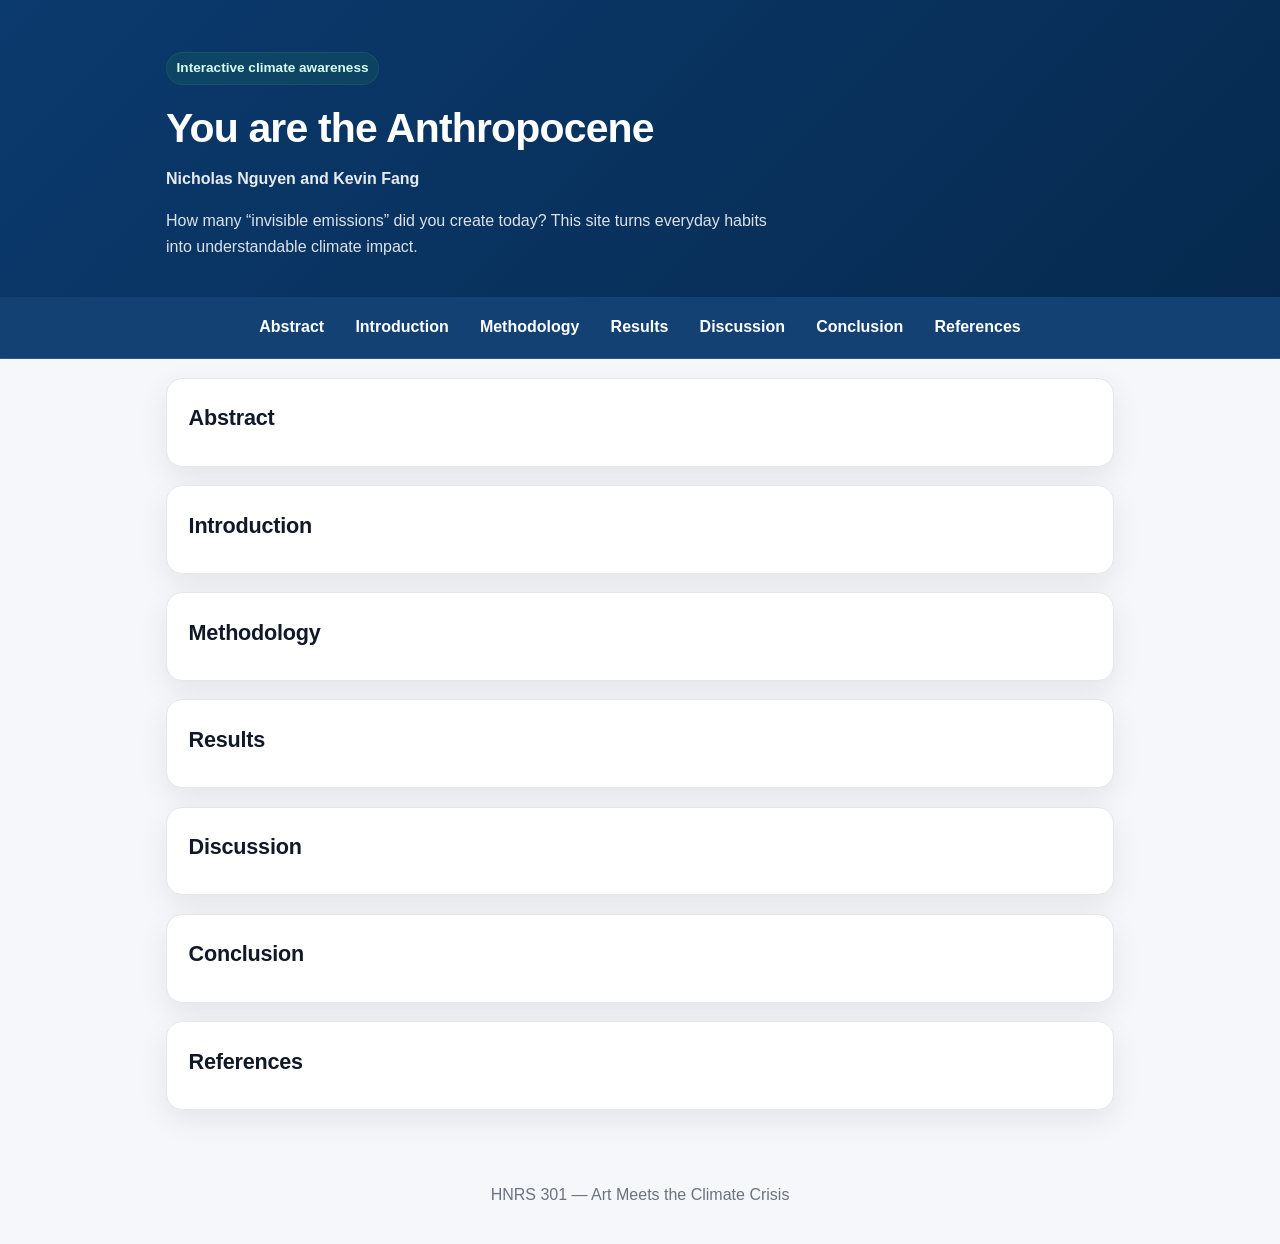
==== index.html @ 539d1afd "Modified index.html and added style.css" ====
<!DOCTYPE html>
<html lang="en">
<head>
  <meta charset="UTF-8" />
  <title>You are the Anthropocene</title>
  <meta name="viewport" content="width=device-width, initial-scale=1.0" />
  <link rel="stylesheet" href="style.css" />
</head>

<body>
  <header class="hero">
    <div class="container">
      <span class="pill">Interactive climate awareness</span>
      <h1>You are the Anthropocene</h1>
      <p class="subhead">Nicholas Nguyen and Kevin Fang</p>
      <p class="lead">
        How many “invisible emissions” did you create today? This site turns everyday habits into understandable climate impact.
      </p>
    </div>
  </header>

  <nav class="topnav">
    <div class="container nav-inner">
      <a href="#abstract">Abstract</a>
      <a href="#introduction">Introduction</a>
      <a href="#methodology">Methodology</a>
      <a href="#results">Results</a>
      <a href="#discussion">Discussion</a>
      <a href="#conclusion">Conclusion</a>
      <a href="#references">References</a>
    </div>
  </nav>

  <main class="container">
    <section class="card" id="abstract">
      <h2>Abstract</h2>
      <p></p>
    </section>

    <section class="card" id="introduction">
      <h2>Introduction</h2>
      <p></p>
    </section>

    <section class="card" id="methodology">
      <h2>Methodology</h2>
      <p></p>
    </section>

    <section class="card" id="results">
      <h2>Results</h2>
      <p></p>
    </section>

    <section class="card" id="discussion">
      <h2>Discussion</h2>
      <p></p>
    </section>

    <section class="card" id="conclusion">
      <h2>Conclusion</h2>
      <p></p>
    </section>

    <section class="card" id="references">
      <h2>References</h2>
      <p></p>
    </section>
  </main>

  <footer class="footer">
    <div class="container">
      <p>HNRS 301 — Art Meets the Climate Crisis</p>
    </div>
  </footer>
</body>
</html>
---- style.css ----
:root{
  --bg: #f5f7fb;
  --card: #ffffff;
  --text: #111827;
  --muted: #6b7280;

  --nav1: #0b3a6e;
  --nav2: #062a4f;

  --accent: #1f7a5c;   /* climate green */
  --border: #e5e7eb;
  --shadow: 0 10px 30px rgba(0,0,0,.08);
  --radius: 16px;
}

*{ box-sizing: border-box; }

html{ scroll-behavior: smooth; }

body{
  margin: 0;
  font-family: Arial, Helvetica, sans-serif;
  line-height: 1.65;
  background: var(--bg);
  color: var(--text);
}

.container{
  max-width: 980px;
  margin: 0 auto;
  padding: 0 1rem;
}

.hero{
  background: linear-gradient(135deg, var(--nav1), var(--nav2));
  color: white;
  padding: 3.25rem 0 2.25rem;
}

.hero h1{
  margin: .6rem 0 .2rem;
  font-size: clamp(2.0rem, 3.2vw, 2.75rem);
  letter-spacing: -0.02em;
}

.subhead{
  margin: 0;
  opacity: .9;
  font-weight: 700;
}

.lead{
  margin: 1rem 0 0;
  max-width: 70ch;
  color: rgba(255,255,255,.86);
}

.pill{
  display: inline-block;
  font-weight: 800;
  font-size: .85rem;
  padding: .28rem .6rem;
  border-radius: 999px;
  background: rgba(31,122,92,.20);
  border: 1px solid rgba(31,122,92,.35);
  color: #d7ffef;
}

.topnav{
  position: sticky;
  top: 0;
  z-index: 50;
  background: rgba(11, 58, 110, .96);
  backdrop-filter: blur(8px);
  border-bottom: 1px solid rgba(255,255,255,.12);
}

.nav-inner{
  padding: .65rem 0;
  display: flex;
  flex-wrap: wrap;
  gap: .4rem .75rem;
  justify-content: center;
}

.topnav a{
  color: white;
  text-decoration: none;
  font-weight: 800;
  padding: .45rem .6rem;
  border-radius: 12px;
}

.topnav a:hover{
  background: rgba(255,255,255,.12);
}

.card{
  background: var(--card);
  border: 1px solid var(--border);
  border-radius: var(--radius);
  box-shadow: var(--shadow);
  padding: 1.35rem 1.35rem;
  margin: 1.15rem 0;
}

.card h2{
  margin: 0 0 .5rem 0;
  font-size: 1.35rem;
  letter-spacing: -0.01em;
}

.card p{
  margin: 0;
  color: var(--text);
}

.footer{
  margin-top: 2.25rem;
  padding: 1.25rem 0;
  color: var(--muted);
  text-align: center;
}

@media (max-width: 700px){
  .hero{ padding: 2.5rem 0 1.75rem; }
  .nav-inner{ justify-content: flex-start; }
}
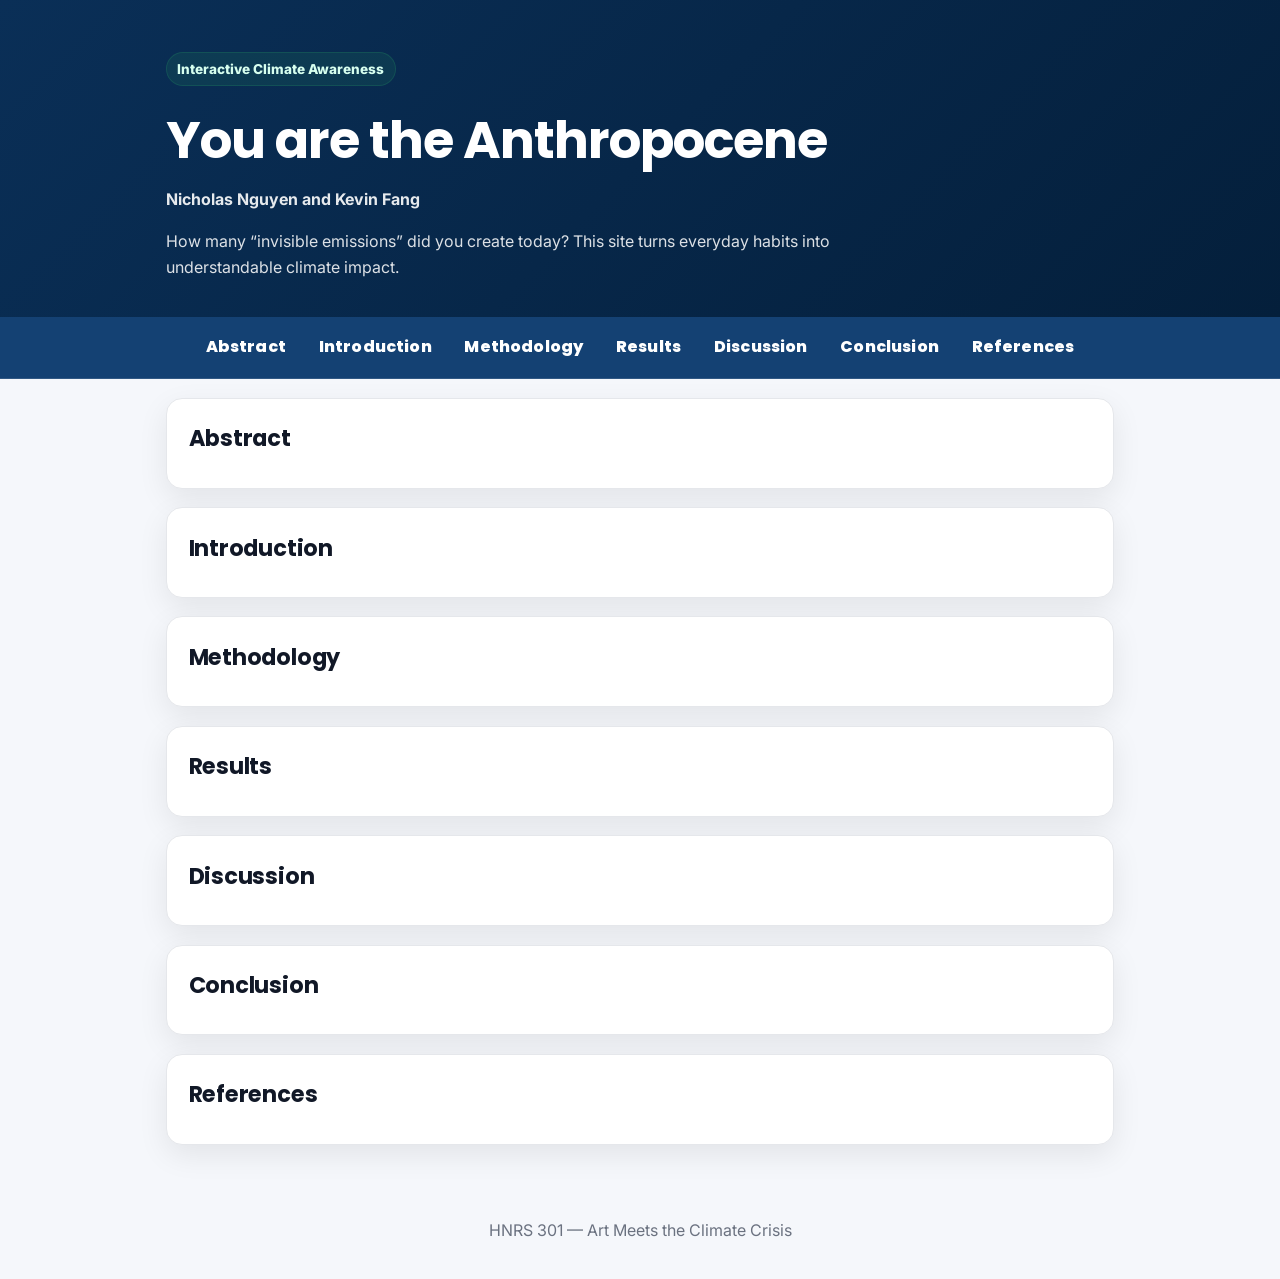
==== commit 7dd8f8e9: "Modified pages" ====
--- a/index.html
+++ b/index.html
@@ -4,13 +4,14 @@
   <meta charset="UTF-8" />
   <title>You are the Anthropocene</title>
   <meta name="viewport" content="width=device-width, initial-scale=1.0" />
+  <link href="https://fonts.googleapis.com/css2?family=Inter:wght@400;600;700&family=Poppins:wght@500;700&display=swap" rel="stylesheet">
   <link rel="stylesheet" href="style.css" />
 </head>
 
 <body>
   <header class="hero">
     <div class="container">
-      <span class="pill">Interactive climate awareness</span>
+      <span class="pill">Interactive Climate Awareness</span>
       <h1>You are the Anthropocene</h1>
       <p class="subhead">Nicholas Nguyen and Kevin Fang</p>
       <p class="lead">
@@ -21,13 +22,13 @@
 
   <nav class="topnav">
     <div class="container nav-inner">
-      <a href="#abstract">Abstract</a>
-      <a href="#introduction">Introduction</a>
-      <a href="#methodology">Methodology</a>
-      <a href="#results">Results</a>
-      <a href="#discussion">Discussion</a>
-      <a href="#conclusion">Conclusion</a>
-      <a href="#references">References</a>
+        <a href="pages/abstract.html">Abstract</a>
+        <a href="pages/introduction.html">Introduction</a>
+        <a href="pages/methodology.html">Methodology</a>
+        <a href="pages/results.html">Results</a>
+        <a href="pages/discussion.html">Discussion</a>
+        <a href="pages/conclusion.html">Conclusion</a>
+        <a href="pages/references.html">References</a>
     </div>
   </nav>
 
--- a/style.css
+++ b/style.css
@@ -4,10 +4,10 @@
   --text: #111827;
   --muted: #6b7280;
 
-  --nav1: #0b3a6e;
-  --nav2: #062a4f;
+  --nav1: #0a2f57;
+  --nav2: #041f3b;
 
-  --accent: #1f7a5c;   /* climate green */
+  --accent: #1f7a5c;          /* climate green */
   --border: #e5e7eb;
   --shadow: 0 10px 30px rgba(0,0,0,.08);
   --radius: 16px;
@@ -19,7 +19,7 @@
 
 body{
   margin: 0;
-  font-family: Arial, Helvetica, sans-serif;
+  font-family: 'Inter', sans-serif;
   line-height: 1.65;
   background: var(--bg);
   color: var(--text);
@@ -38,9 +38,10 @@
 }
 
 .hero h1{
-  margin: .6rem 0 .2rem;
-  font-size: clamp(2.0rem, 3.2vw, 2.75rem);
+  margin: .75rem 0 .2rem;
+  font-size: clamp(2.4rem, 4vw, 3.2rem);
   letter-spacing: -0.02em;
+  font-family: 'Poppins', sans-serif;
 }
 
 .subhead{
@@ -51,7 +52,7 @@
 
 .lead{
   margin: 1rem 0 0;
-  max-width: 70ch;
+  max-width: 72ch;
   color: rgba(255,255,255,.86);
 }
 
@@ -59,7 +60,7 @@
   display: inline-block;
   font-weight: 800;
   font-size: .85rem;
-  padding: .28rem .6rem;
+  padding: .3rem .65rem;
   border-radius: 999px;
   background: rgba(31,122,92,.20);
   border: 1px solid rgba(31,122,92,.35);
@@ -87,8 +88,10 @@
   color: white;
   text-decoration: none;
   font-weight: 800;
-  padding: .45rem .6rem;
+  padding: .45rem .65rem;
   border-radius: 12px;
+  font-family: 'Poppins', sans-serif;
+  letter-spacing: 0.01em;
 }
 
 .topnav a:hover{
@@ -105,9 +108,10 @@
 }
 
 .card h2{
-  margin: 0 0 .5rem 0;
-  font-size: 1.35rem;
+  margin: 0 0 .55rem 0;
+  font-size: 1.4rem;
   letter-spacing: -0.01em;
+  font-family: 'Poppins', sans-serif;
 }
 
 .card p{
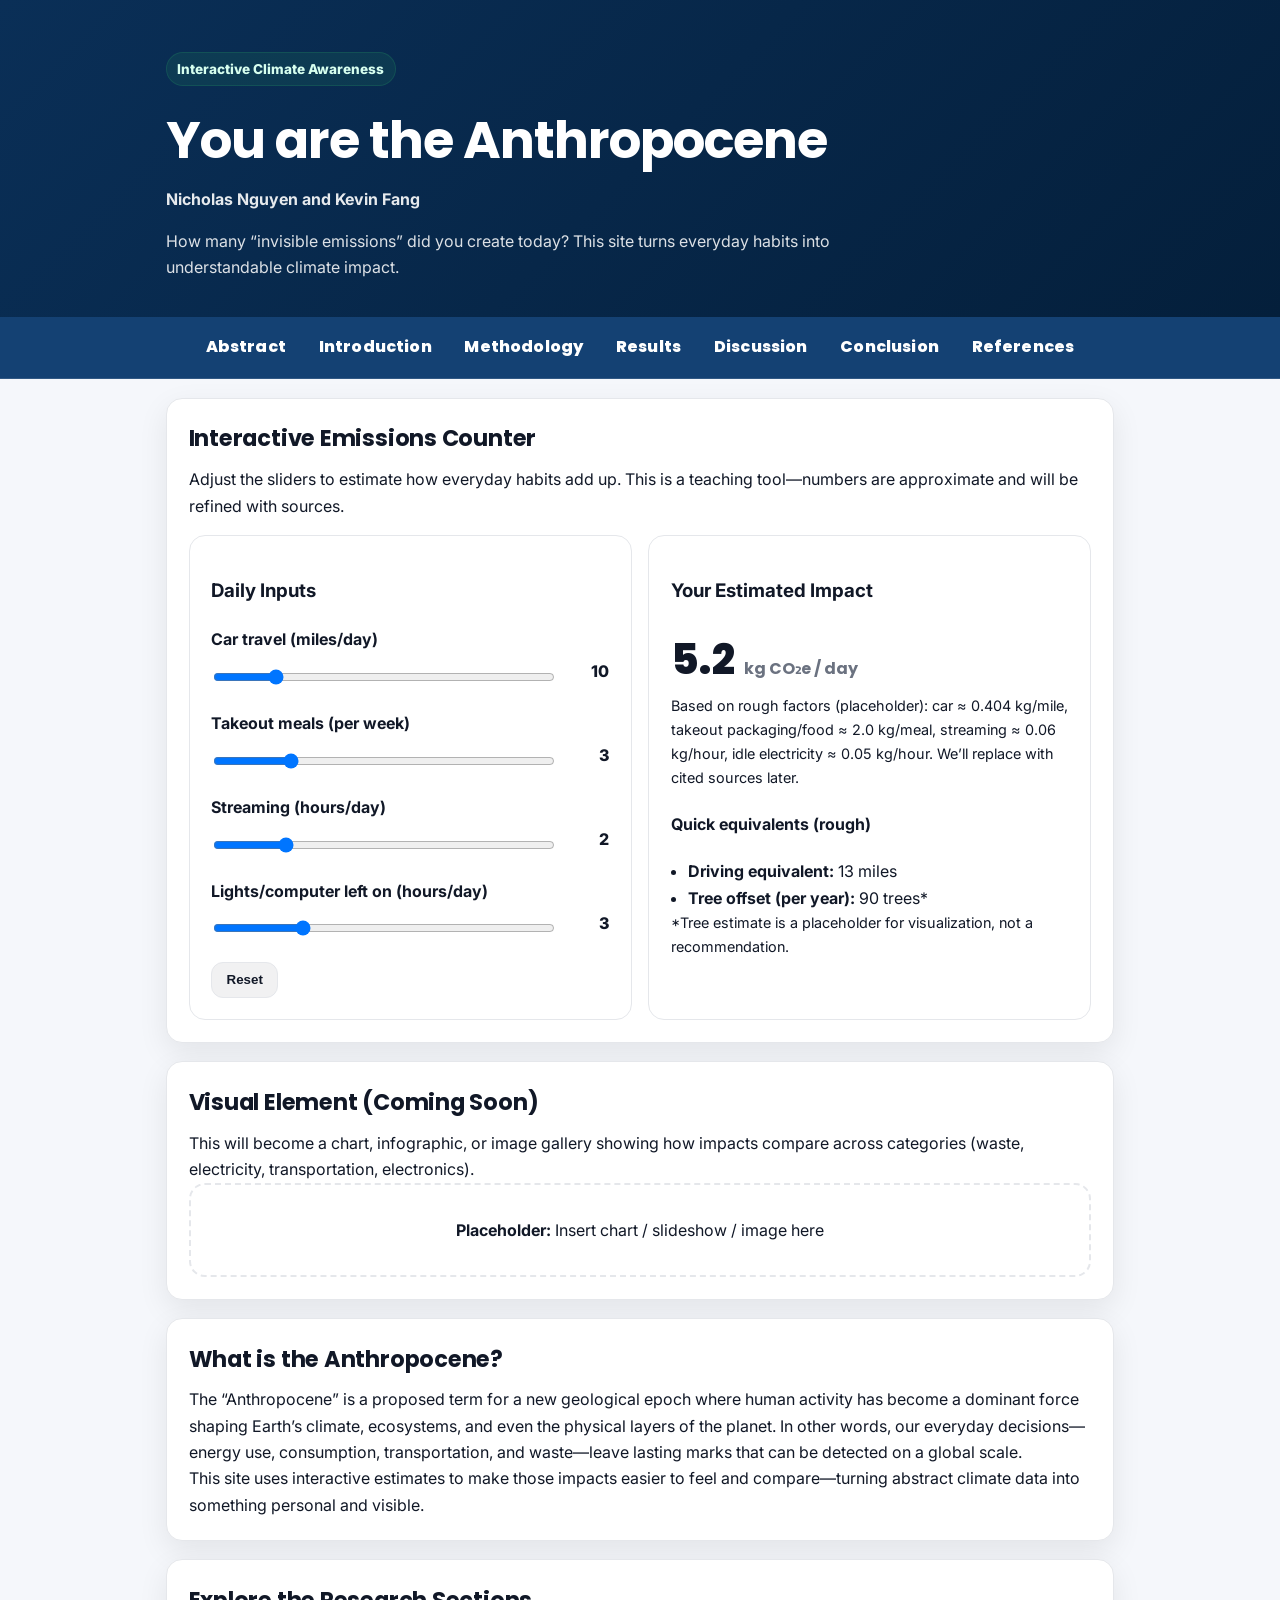
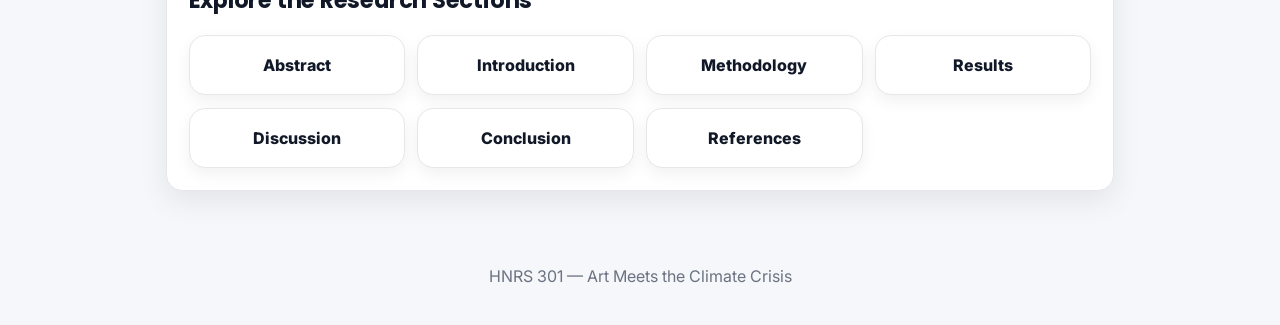
==== commit 1aad0b67: "Modified index.html and style.css" ====
--- a/index.html
+++ b/index.html
@@ -33,41 +33,198 @@
   </nav>
 
   <main class="container">
-    <section class="card" id="abstract">
-      <h2>Abstract</h2>
-      <p></p>
-    </section>
-
-    <section class="card" id="introduction">
-      <h2>Introduction</h2>
-      <p></p>
-    </section>
-
-    <section class="card" id="methodology">
-      <h2>Methodology</h2>
-      <p></p>
-    </section>
-
-    <section class="card" id="results">
-      <h2>Results</h2>
-      <p></p>
-    </section>
-
-    <section class="card" id="discussion">
-      <h2>Discussion</h2>
-      <p></p>
-    </section>
-
-    <section class="card" id="conclusion">
-      <h2>Conclusion</h2>
-      <p></p>
-    </section>
-
-    <section class="card" id="references">
-      <h2>References</h2>
-      <p></p>
-    </section>
+
+    <!-- INTERACTIVE EMISSIONS COUNTER -->
+    <section class="card">
+        <h2>Interactive Emissions Counter</h2>
+        <p class="muted">
+        Adjust the sliders to estimate how everyday habits add up. This is a teaching tool—numbers are approximate and will be refined with sources.
+        </p>
+
+        <div class="grid2">
+        <div class="card inner">
+            <h3>Daily Inputs</h3>
+
+            <label class="field">
+            <span>Car travel (miles/day)</span>
+            <div class="row">
+                <input id="miles" type="range" min="0" max="60" value="10">
+                <span class="val"><span id="milesVal">10</span></span>
+            </div>
+            </label>
+
+            <label class="field">
+            <span>Takeout meals (per week)</span>
+            <div class="row">
+                <input id="takeout" type="range" min="0" max="14" value="3">
+                <span class="val"><span id="takeoutVal">3</span></span>
+            </div>
+            </label>
+
+            <label class="field">
+            <span>Streaming (hours/day)</span>
+            <div class="row">
+                <input id="stream" type="range" min="0" max="10" value="2">
+                <span class="val"><span id="streamVal">2</span></span>
+            </div>
+            </label>
+
+            <label class="field">
+            <span>Lights/computer left on (hours/day)</span>
+            <div class="row">
+                <input id="idle" type="range" min="0" max="12" value="3">
+                <span class="val"><span id="idleVal">3</span></span>
+            </div>
+            </label>
+
+            <button id="resetBtn" class="btn secondary" type="button">Reset</button>
+        </div>
+
+        <div class="card inner">
+            <h3>Your Estimated Impact</h3>
+
+            <div class="bigNumber">
+            <div class="big">
+                <span id="co2Total">0.0</span>
+                <span class="unit">kg CO₂e / day</span>
+            </div>
+            <p class="muted small">
+                Based on rough factors (placeholder): car ≈ 0.404 kg/mile, takeout packaging/food ≈ 2.0 kg/meal, streaming ≈ 0.06 kg/hour,
+                idle electricity ≈ 0.05 kg/hour. We’ll replace with cited sources later.
+            </p>
+            </div>
+
+            <div class="equivalents">
+            <h4>Quick equivalents (rough)</h4>
+            <ul>
+                <li><strong>Driving equivalent:</strong> <span id="eqMiles">0</span> miles</li>
+                <li><strong>Tree offset (per year):</strong> <span id="eqTrees">0</span> trees*</li>
+            </ul>
+            <p class="muted small">*Tree estimate is a placeholder for visualization, not a recommendation.</p>
+            </div>
+        </div>
+        </div>
+    </section>
+
+    <!-- VISUAL PLACEHOLDER -->
+    <section class="card">
+        <h2>Visual Element (Coming Soon)</h2>
+        <p class="muted">
+        This will become a chart, infographic, or image gallery showing how impacts compare across categories (waste, electricity, transportation, electronics).
+        </p>
+        <div class="placeholder">
+        <p><strong>Placeholder:</strong> Insert chart / slideshow / image here</p>
+        </div>
+    </section>
+
+    <!-- WHAT IS THE ANTHROPOCENE -->
+    <section class="card">
+        <h2>What is the Anthropocene?</h2>
+        <p>
+        The “Anthropocene” is a proposed term for a new geological epoch where human activity has become a dominant force shaping Earth’s climate, ecosystems,
+        and even the physical layers of the planet. In other words, our everyday decisions—energy use, consumption, transportation, and waste—leave lasting marks
+        that can be detected on a global scale.
+        </p>
+        <p class="muted">
+        This site uses interactive estimates to make those impacts easier to feel and compare—turning abstract climate data into something personal and visible.
+        </p>
+    </section>
+
+    <!-- EXPLORE RESEARCH SECTIONS -->
+    <section class="card">
+        <h2>Explore the Research Sections</h2>
+        <div class="linkGrid">
+        <a class="linkCard" href="pages/abstract.html">Abstract</a>
+        <a class="linkCard" href="pages/introduction.html">Introduction</a>
+        <a class="linkCard" href="pages/methodology.html">Methodology</a>
+        <a class="linkCard" href="pages/results.html">Results</a>
+        <a class="linkCard" href="pages/discussion.html">Discussion</a>
+        <a class="linkCard" href="pages/conclusion.html">Conclusion</a>
+        <a class="linkCard" href="pages/references.html">References</a>
+        </div>
+    </section>
+
   </main>
+
+  <script>
+  // --- Simple, placeholder factors (we'll replace with sourced values later) ---
+  const FACTORS = {
+    carKgPerMile: 0.404,      // kg CO2e per mile (placeholder)
+    takeoutKgPerMeal: 2.0,    // kg CO2e per takeout meal (placeholder)
+    streamKgPerHour: 0.06,    // kg CO2e per hour streaming (placeholder)
+    idleKgPerHour: 0.05       // kg CO2e per hour idle electricity (placeholder)
+  };
+
+  const els = {
+    miles: document.getElementById('miles'),
+    takeout: document.getElementById('takeout'),
+    stream: document.getElementById('stream'),
+    idle: document.getElementById('idle'),
+
+    milesVal: document.getElementById('milesVal'),
+    takeoutVal: document.getElementById('takeoutVal'),
+    streamVal: document.getElementById('streamVal'),
+    idleVal: document.getElementById('idleVal'),
+
+    co2Total: document.getElementById('co2Total'),
+    eqMiles: document.getElementById('eqMiles'),
+    eqTrees: document.getElementById('eqTrees'),
+
+    resetBtn: document.getElementById('resetBtn')
+  };
+
+  function clamp(n, lo, hi){ return Math.max(lo, Math.min(hi, n)); }
+
+  function compute(){
+    const miles = Number(els.miles.value);
+    const takeoutWeek = Number(els.takeout.value);
+    const stream = Number(els.stream.value);
+    const idle = Number(els.idle.value);
+
+    // display slider values
+    els.milesVal.textContent = miles;
+    els.takeoutVal.textContent = takeoutWeek;
+    els.streamVal.textContent = stream;
+    els.idleVal.textContent = idle;
+
+    // convert weekly takeout -> per-day
+    const takeoutPerDay = takeoutWeek / 7;
+
+    const total =
+      miles * FACTORS.carKgPerMile +
+      takeoutPerDay * FACTORS.takeoutKgPerMeal +
+      stream * FACTORS.streamKgPerHour +
+      idle * FACTORS.idleKgPerHour;
+
+    const rounded = Math.round(total * 10) / 10;
+    els.co2Total.textContent = rounded.toFixed(1);
+
+    // equivalents (rough visuals)
+    const drivingEqMiles = Math.round(total / FACTORS.carKgPerMile);
+    els.eqMiles.textContent = drivingEqMiles;
+
+    // tree offset: placeholder assumption 1 tree offsets ~21 kg CO2/year (very rough)
+    const trees = Math.round((total * 365) / 21);
+    els.eqTrees.textContent = clamp(trees, 0, 9999);
+  }
+
+  ['input','change'].forEach(evt => {
+    els.miles.addEventListener(evt, compute);
+    els.takeout.addEventListener(evt, compute);
+    els.stream.addEventListener(evt, compute);
+    els.idle.addEventListener(evt, compute);
+  });
+
+  els.resetBtn.addEventListener('click', () => {
+    els.miles.value = 10;
+    els.takeout.value = 3;
+    els.stream.value = 2;
+    els.idle.value = 3;
+    compute();
+  });
+
+  compute();
+  </script>
 
   <footer class="footer">
     <div class="container">
--- a/style.css
+++ b/style.css
@@ -129,4 +129,129 @@
 @media (max-width: 700px){
   .hero{ padding: 2.5rem 0 1.75rem; }
   .nav-inner{ justify-content: flex-start; }
+}
+
+/* --- Homepage interactive layout additions --- */
+
+.muted{ color: var(--muted); }
+.small{ font-size: .9rem; }
+
+.grid2{
+  display: grid;
+  grid-template-columns: 1fr 1fr;
+  gap: 1rem;
+  margin-top: 1rem;
+}
+
+.inner{
+  box-shadow: none;
+  margin: 0;
+}
+
+.field{
+  display: block;
+  margin: .9rem 0;
+  font-weight: 700;
+}
+
+.field span{
+  display: block;
+  margin-bottom: .35rem;
+}
+
+.row{
+  display: flex;
+  gap: .75rem;
+  align-items: center;
+}
+
+input[type="range"]{
+  width: 100%;
+}
+
+.val{
+  min-width: 2.5rem;
+  text-align: right;
+  font-weight: 800;
+  color: var(--text);
+}
+
+.btn{
+  display: inline-block;
+  border: none;
+  cursor: pointer;
+  font-weight: 800;
+  padding: .6rem .9rem;
+  border-radius: 12px;
+}
+
+.btn.secondary{
+  background: rgba(17,24,39,.06);
+  color: var(--text);
+  border: 1px solid var(--border);
+}
+
+.btn.secondary:hover{
+  background: rgba(17,24,39,.09);
+}
+
+.bigNumber .big{
+  display: flex;
+  align-items: baseline;
+  gap: .6rem;
+  font-family: 'Poppins', sans-serif;
+  margin-top: .25rem;
+}
+
+.bigNumber #co2Total{
+  font-size: 2.6rem;
+  font-weight: 800;
+}
+
+.unit{
+  color: var(--muted);
+  font-weight: 700;
+}
+
+.equivalents ul{
+  margin: .5rem 0 0;
+  padding-left: 1.1rem;
+}
+
+.placeholder{
+  border: 2px dashed var(--border);
+  border-radius: var(--radius);
+  padding: 2rem;
+  text-align: center;
+  color: var(--muted);
+  background: rgba(255,255,255,.6);
+}
+
+.linkGrid{
+  display: grid;
+  grid-template-columns: repeat(4, 1fr);
+  gap: .8rem;
+  margin-top: 1rem;
+}
+
+.linkCard{
+  display: block;
+  text-decoration: none;
+  font-weight: 800;
+  text-align: center;
+  padding: 1rem .75rem;
+  border-radius: var(--radius);
+  border: 1px solid var(--border);
+  background: #fff;
+  color: var(--text);
+  box-shadow: 0 6px 16px rgba(0,0,0,.06);
+}
+
+.linkCard:hover{
+  transform: translateY(-2px);
+}
+
+@media (max-width: 900px){
+  .grid2{ grid-template-columns: 1fr; }
+  .linkGrid{ grid-template-columns: repeat(2, 1fr); }
 }
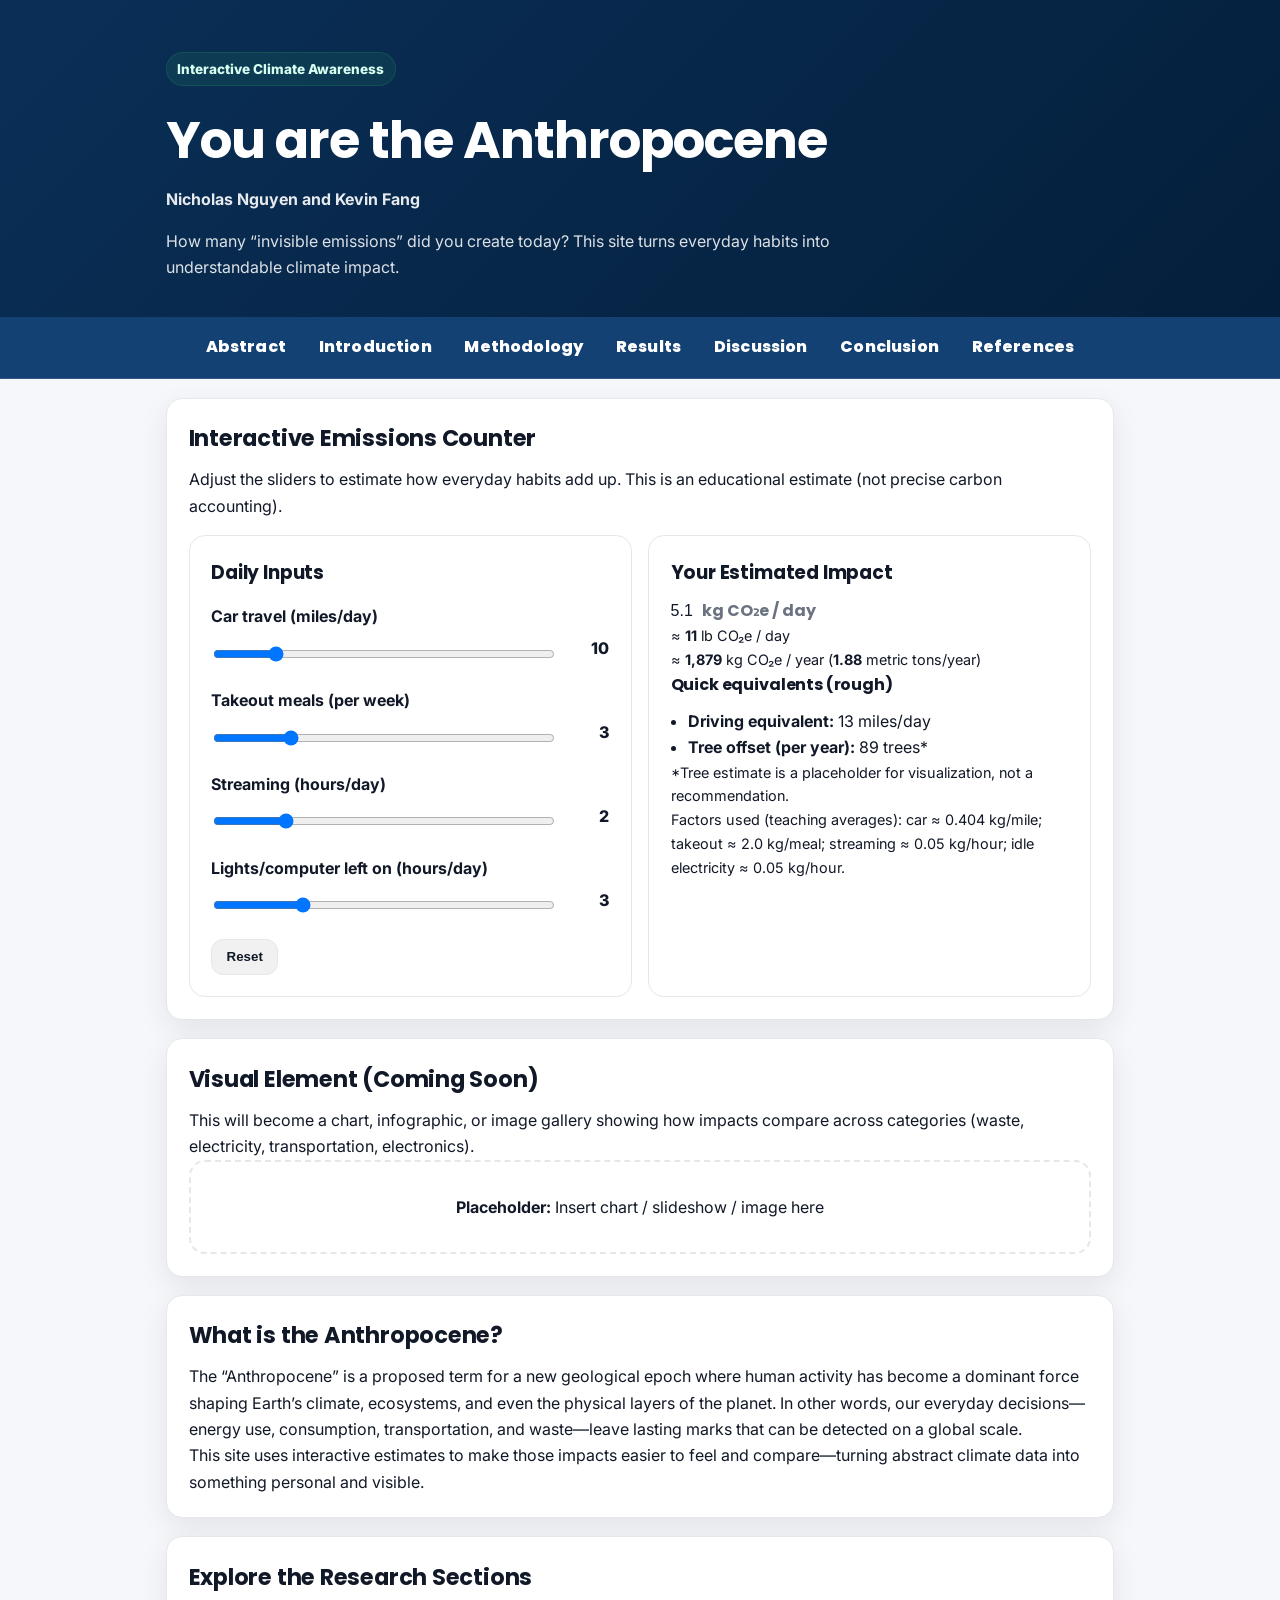
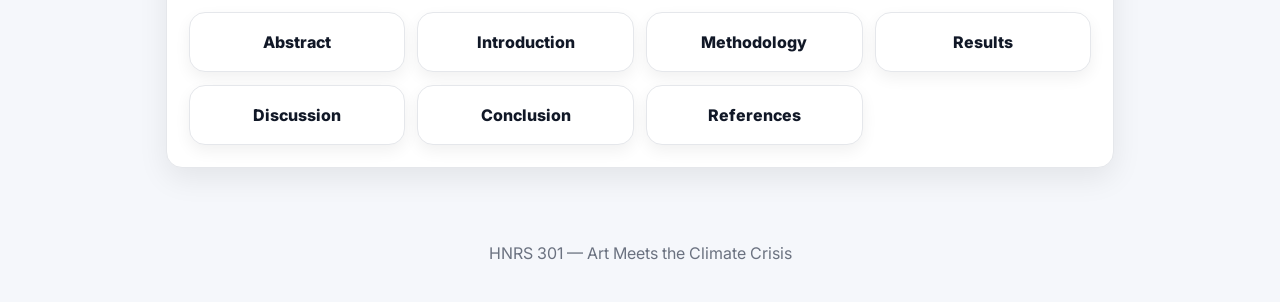
==== commit 43fb63b3: "Modified pages" ====
--- a/index.html
+++ b/index.html
@@ -22,118 +22,127 @@
 
   <nav class="topnav">
     <div class="container nav-inner">
-        <a href="pages/abstract.html">Abstract</a>
-        <a href="pages/introduction.html">Introduction</a>
-        <a href="pages/methodology.html">Methodology</a>
-        <a href="pages/results.html">Results</a>
-        <a href="pages/discussion.html">Discussion</a>
-        <a href="pages/conclusion.html">Conclusion</a>
-        <a href="pages/references.html">References</a>
+      <a href="pages/abstract.html">Abstract</a>
+      <a href="pages/introduction.html">Introduction</a>
+      <a href="pages/methodology.html">Methodology</a>
+      <a href="pages/results.html">Results</a>
+      <a href="pages/discussion.html">Discussion</a>
+      <a href="pages/conclusion.html">Conclusion</a>
+      <a href="pages/references.html">References</a>
     </div>
   </nav>
 
   <main class="container">
 
     <!-- INTERACTIVE EMISSIONS COUNTER -->
-    <section class="card">
-        <h2>Interactive Emissions Counter</h2>
-        <p class="muted">
-        Adjust the sliders to estimate how everyday habits add up. This is a teaching tool—numbers are approximate and will be refined with sources.
-        </p>
-
-        <div class="grid2">
+    <section class="card" id="calculator">
+      <h2>Interactive Emissions Counter</h2>
+      <p class="muted">
+        Adjust the sliders to estimate how everyday habits add up. This is an educational estimate (not precise carbon accounting).
+      </p>
+
+      <div class="grid2">
         <div class="card inner">
-            <h3>Daily Inputs</h3>
-
-            <label class="field">
+          <h3>Daily Inputs</h3>
+
+          <label class="field">
             <span>Car travel (miles/day)</span>
             <div class="row">
-                <input id="miles" type="range" min="0" max="60" value="10">
-                <span class="val"><span id="milesVal">10</span></span>
-            </div>
-            </label>
-
-            <label class="field">
+              <input id="miles" type="range" min="0" max="60" value="10" />
+              <span class="val"><span id="milesVal">10</span></span>
+            </div>
+          </label>
+
+          <label class="field">
             <span>Takeout meals (per week)</span>
             <div class="row">
-                <input id="takeout" type="range" min="0" max="14" value="3">
-                <span class="val"><span id="takeoutVal">3</span></span>
-            </div>
-            </label>
-
-            <label class="field">
+              <input id="takeout" type="range" min="0" max="14" value="3" />
+              <span class="val"><span id="takeoutVal">3</span></span>
+            </div>
+          </label>
+
+          <label class="field">
             <span>Streaming (hours/day)</span>
             <div class="row">
-                <input id="stream" type="range" min="0" max="10" value="2">
-                <span class="val"><span id="streamVal">2</span></span>
-            </div>
-            </label>
-
-            <label class="field">
+              <input id="stream" type="range" min="0" max="10" value="2" />
+              <span class="val"><span id="streamVal">2</span></span>
+            </div>
+          </label>
+
+          <label class="field">
             <span>Lights/computer left on (hours/day)</span>
             <div class="row">
-                <input id="idle" type="range" min="0" max="12" value="3">
-                <span class="val"><span id="idleVal">3</span></span>
-            </div>
-            </label>
-
-            <button id="resetBtn" class="btn secondary" type="button">Reset</button>
+              <input id="idle" type="range" min="0" max="12" value="3" />
+              <span class="val"><span id="idleVal">3</span></span>
+            </div>
+          </label>
+
+          <button id="resetBtn" class="btn secondary" type="button">Reset</button>
         </div>
 
         <div class="card inner">
-            <h3>Your Estimated Impact</h3>
-
-            <div class="bigNumber">
+          <h3>Your Estimated Impact</h3>
+
+          <div class="bigNumber">
             <div class="big">
-                <span id="co2Total">0.0</span>
-                <span class="unit">kg CO₂e / day</span>
-            </div>
+              <span id="co2KgDay">0.0</span>
+              <span class="unit">kg CO₂e / day</span>
+            </div>
+
             <p class="muted small">
-                Based on rough factors (placeholder): car ≈ 0.404 kg/mile, takeout packaging/food ≈ 2.0 kg/meal, streaming ≈ 0.06 kg/hour,
-                idle electricity ≈ 0.05 kg/hour. We’ll replace with cited sources later.
+              ≈ <strong><span id="co2LbDay">0</span></strong> lb CO₂e / day
             </p>
-            </div>
-
-            <div class="equivalents">
+
+            <p class="muted small">
+              ≈ <strong><span id="co2KgYear">0</span></strong> kg CO₂e / year
+              (<strong><span id="co2TonsYear">0.00</span></strong> metric tons/year)
+            </p>
+          </div>
+
+          <div class="equivalents">
             <h4>Quick equivalents (rough)</h4>
             <ul>
-                <li><strong>Driving equivalent:</strong> <span id="eqMiles">0</span> miles</li>
-                <li><strong>Tree offset (per year):</strong> <span id="eqTrees">0</span> trees*</li>
+              <li><strong>Driving equivalent:</strong> <span id="eqMiles">0</span> miles/day</li>
+              <li><strong>Tree offset (per year):</strong> <span id="eqTrees">0</span> trees*</li>
             </ul>
             <p class="muted small">*Tree estimate is a placeholder for visualization, not a recommendation.</p>
-            </div>
+          </div>
+
+          <p class="muted small">
+            Factors used (teaching averages): car ≈ 0.404 kg/mile; takeout ≈ 2.0 kg/meal; streaming ≈ 0.05 kg/hour; idle electricity ≈ 0.05 kg/hour.
+          </p>
         </div>
-        </div>
+      </div>
     </section>
 
     <!-- VISUAL PLACEHOLDER -->
     <section class="card">
-        <h2>Visual Element (Coming Soon)</h2>
-        <p class="muted">
+      <h2>Visual Element (Coming Soon)</h2>
+      <p class="muted">
         This will become a chart, infographic, or image gallery showing how impacts compare across categories (waste, electricity, transportation, electronics).
-        </p>
-        <div class="placeholder">
+      </p>
+      <div class="placeholder">
         <p><strong>Placeholder:</strong> Insert chart / slideshow / image here</p>
-        </div>
+      </div>
     </section>
 
     <!-- WHAT IS THE ANTHROPOCENE -->
     <section class="card">
-        <h2>What is the Anthropocene?</h2>
-        <p>
+      <h2>What is the Anthropocene?</h2>
+      <p>
         The “Anthropocene” is a proposed term for a new geological epoch where human activity has become a dominant force shaping Earth’s climate, ecosystems,
         and even the physical layers of the planet. In other words, our everyday decisions—energy use, consumption, transportation, and waste—leave lasting marks
         that can be detected on a global scale.
-        </p>
-        <p class="muted">
+      </p>
+      <p class="muted">
         This site uses interactive estimates to make those impacts easier to feel and compare—turning abstract climate data into something personal and visible.
-        </p>
+      </p>
     </section>
 
     <!-- EXPLORE RESEARCH SECTIONS -->
     <section class="card">
-        <h2>Explore the Research Sections</h2>
-        <div class="linkGrid">
+      <h2>Explore the Research Sections</h2>
+      <div class="linkGrid">
         <a class="linkCard" href="pages/abstract.html">Abstract</a>
         <a class="linkCard" href="pages/introduction.html">Introduction</a>
         <a class="linkCard" href="pages/methodology.html">Methodology</a>
@@ -141,89 +150,107 @@
         <a class="linkCard" href="pages/discussion.html">Discussion</a>
         <a class="linkCard" href="pages/conclusion.html">Conclusion</a>
         <a class="linkCard" href="pages/references.html">References</a>
-        </div>
+      </div>
     </section>
 
   </main>
 
   <script>
-  // --- Simple, placeholder factors (we'll replace with sourced values later) ---
-  const FACTORS = {
-    carKgPerMile: 0.404,      // kg CO2e per mile (placeholder)
-    takeoutKgPerMeal: 2.0,    // kg CO2e per takeout meal (placeholder)
-    streamKgPerHour: 0.06,    // kg CO2e per hour streaming (placeholder)
-    idleKgPerHour: 0.05       // kg CO2e per hour idle electricity (placeholder)
-  };
-
-  const els = {
-    miles: document.getElementById('miles'),
-    takeout: document.getElementById('takeout'),
-    stream: document.getElementById('stream'),
-    idle: document.getElementById('idle'),
-
-    milesVal: document.getElementById('milesVal'),
-    takeoutVal: document.getElementById('takeoutVal'),
-    streamVal: document.getElementById('streamVal'),
-    idleVal: document.getElementById('idleVal'),
-
-    co2Total: document.getElementById('co2Total'),
-    eqMiles: document.getElementById('eqMiles'),
-    eqTrees: document.getElementById('eqTrees'),
-
-    resetBtn: document.getElementById('resetBtn')
-  };
-
-  function clamp(n, lo, hi){ return Math.max(lo, Math.min(hi, n)); }
-
-  function compute(){
-    const miles = Number(els.miles.value);
-    const takeoutWeek = Number(els.takeout.value);
-    const stream = Number(els.stream.value);
-    const idle = Number(els.idle.value);
-
-    // display slider values
-    els.milesVal.textContent = miles;
-    els.takeoutVal.textContent = takeoutWeek;
-    els.streamVal.textContent = stream;
-    els.idleVal.textContent = idle;
-
-    // convert weekly takeout -> per-day
-    const takeoutPerDay = takeoutWeek / 7;
-
-    const total =
-      miles * FACTORS.carKgPerMile +
-      takeoutPerDay * FACTORS.takeoutKgPerMeal +
-      stream * FACTORS.streamKgPerHour +
-      idle * FACTORS.idleKgPerHour;
-
-    const rounded = Math.round(total * 10) / 10;
-    els.co2Total.textContent = rounded.toFixed(1);
-
-    // equivalents (rough visuals)
-    const drivingEqMiles = Math.round(total / FACTORS.carKgPerMile);
-    els.eqMiles.textContent = drivingEqMiles;
-
-    // tree offset: placeholder assumption 1 tree offsets ~21 kg CO2/year (very rough)
-    const trees = Math.round((total * 365) / 21);
-    els.eqTrees.textContent = clamp(trees, 0, 9999);
-  }
-
-  ['input','change'].forEach(evt => {
-    els.miles.addEventListener(evt, compute);
-    els.takeout.addEventListener(evt, compute);
-    els.stream.addEventListener(evt, compute);
-    els.idle.addEventListener(evt, compute);
-  });
-
-  els.resetBtn.addEventListener('click', () => {
-    els.miles.value = 10;
-    els.takeout.value = 3;
-    els.stream.value = 2;
-    els.idle.value = 3;
+    const FACTORS = {
+      carKgPerMile: 0.404,
+      takeoutKgPerMeal: 2.0,
+      streamKgPerHour: 0.05,
+      idleKgPerHour: 0.05
+    };
+
+    const KG_TO_LB = 2.2046226218;
+
+    const els = {
+      miles: document.getElementById('miles'),
+      takeout: document.getElementById('takeout'),
+      stream: document.getElementById('stream'),
+      idle: document.getElementById('idle'),
+
+      milesVal: document.getElementById('milesVal'),
+      takeoutVal: document.getElementById('takeoutVal'),
+      streamVal: document.getElementById('streamVal'),
+      idleVal: document.getElementById('idleVal'),
+
+      co2KgDay: document.getElementById('co2KgDay'),
+      co2LbDay: document.getElementById('co2LbDay'),
+      co2KgYear: document.getElementById('co2KgYear'),
+      co2TonsYear: document.getElementById('co2TonsYear'),
+
+      eqMiles: document.getElementById('eqMiles'),
+      eqTrees: document.getElementById('eqTrees'),
+
+      resetBtn: document.getElementById('resetBtn')
+    };
+
+    function clamp(n, lo, hi) { return Math.max(lo, Math.min(hi, n)); }
+
+    function compute() {
+      const miles = Number(els.miles.value);
+      const takeoutWeek = Number(els.takeout.value);
+      const stream = Number(els.stream.value);
+      const idle = Number(els.idle.value);
+
+      // display slider values
+      els.milesVal.textContent = miles;
+      els.takeoutVal.textContent = takeoutWeek;
+      els.streamVal.textContent = stream;
+      els.idleVal.textContent = idle;
+
+      // weekly takeout -> per day
+      const takeoutPerDay = takeoutWeek / 7;
+
+      // daily total in kg CO2e
+      const totalKgDay =
+        miles * FACTORS.carKgPerMile +
+        takeoutPerDay * FACTORS.takeoutKgPerMeal +
+        stream * FACTORS.streamKgPerHour +
+        idle * FACTORS.idleKgPerHour;
+
+      // kg/day
+      const kgDayRounded = Math.round(totalKgDay * 10) / 10;
+      els.co2KgDay.textContent = kgDayRounded.toFixed(1);
+
+      // lb/day
+      const lbDay = totalKgDay * KG_TO_LB;
+      els.co2LbDay.textContent = Math.round(lbDay).toLocaleString();
+
+      // kg/year + metric tons/year
+      const kgYear = totalKgDay * 365;
+      els.co2KgYear.textContent = Math.round(kgYear).toLocaleString();
+
+      const metricTonsYear = kgYear / 1000;
+      els.co2TonsYear.textContent = metricTonsYear.toFixed(2);
+
+      // equivalents (rough visuals)
+      const drivingEq = totalKgDay / FACTORS.carKgPerMile;
+      els.eqMiles.textContent = Math.round(drivingEq).toLocaleString();
+
+      // tree offset (placeholder): 1 tree ~21 kg CO2/year (very rough)
+      const trees = Math.round(kgYear / 21);
+      els.eqTrees.textContent = clamp(trees, 0, 9999).toLocaleString();
+    }
+
+    ['input', 'change'].forEach(evt => {
+      els.miles.addEventListener(evt, compute);
+      els.takeout.addEventListener(evt, compute);
+      els.stream.addEventListener(evt, compute);
+      els.idle.addEventListener(evt, compute);
+    });
+
+    els.resetBtn.addEventListener('click', () => {
+      els.miles.value = 10;
+      els.takeout.value = 3;
+      els.stream.value = 2;
+      els.idle.value = 3;
+      compute();
+    });
+
     compute();
-  });
-
-  compute();
   </script>
 
   <footer class="footer">
--- a/style.css
+++ b/style.css
@@ -114,9 +114,24 @@
   font-family: 'Poppins', sans-serif;
 }
 
+.card h3, .card h4{
+  margin: 0 0 .6rem 0;
+  font-family: 'Poppins', sans-serif;
+  letter-spacing: -0.01em;
+}
+
 .card p{
   margin: 0;
   color: var(--text);
+}
+
+.linkCard{
+  transition: transform .15s ease, box-shadow .15s ease;
+}
+
+.linkCard:hover{
+  transform: translateY(-2px);
+  box-shadow: 0 10px 22px rgba(0,0,0,.10);
 }
 
 .footer{
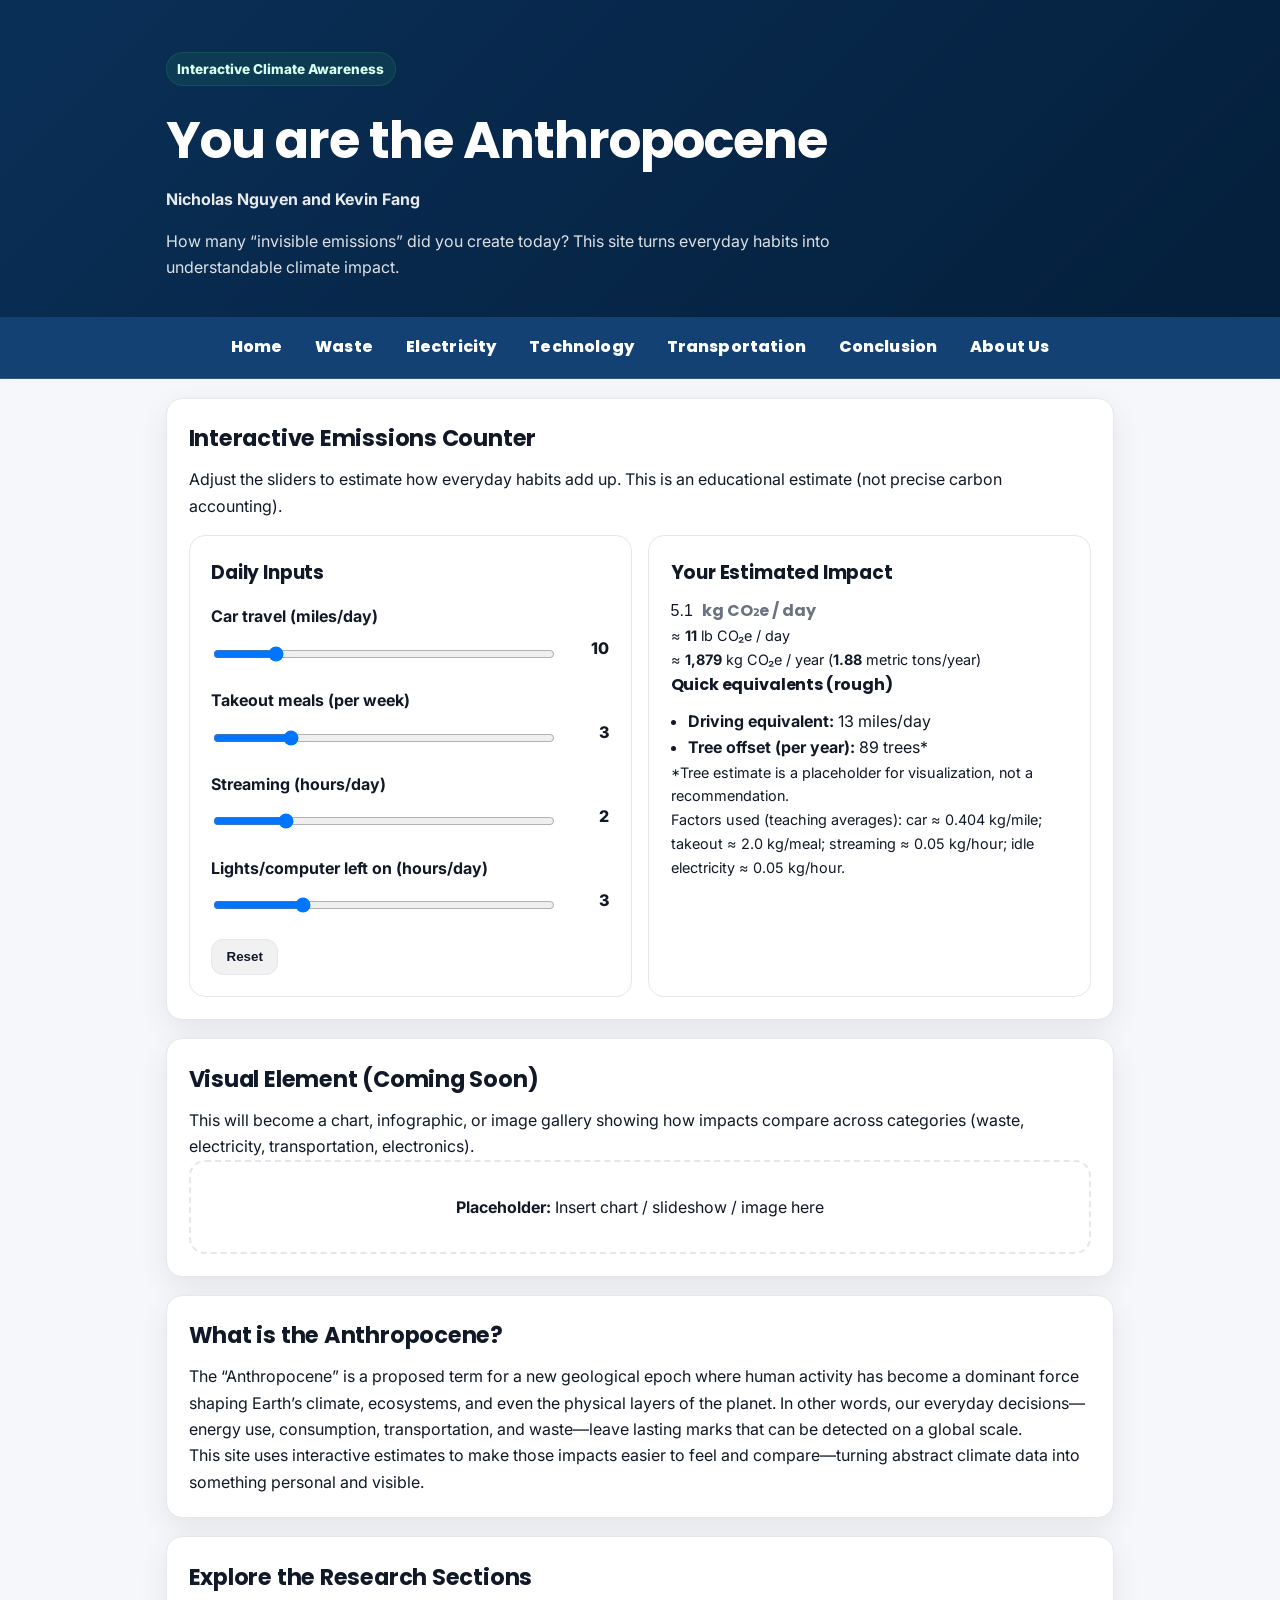
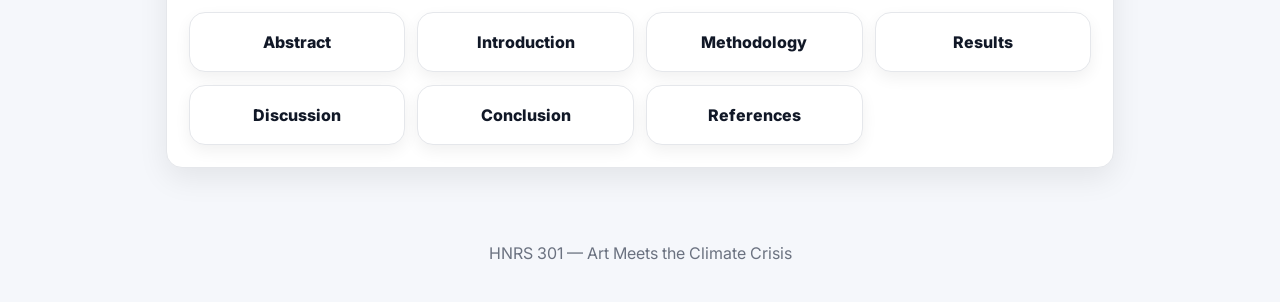
==== commit ce97bf31: "added correct format" ====
--- a/index.html
+++ b/index.html
@@ -22,13 +22,13 @@
 
   <nav class="topnav">
     <div class="container nav-inner">
-      <a href="pages/abstract.html">Abstract</a>
-      <a href="pages/introduction.html">Introduction</a>
-      <a href="pages/methodology.html">Methodology</a>
-      <a href="pages/results.html">Results</a>
-      <a href="pages/discussion.html">Discussion</a>
+      <a href="pages/index.html">Home</a>
+      <a href="pages/waste.html">Waste</a>
+      <a href="pages/electricity.html">Electricity</a>
+      <a href="pages/technology.html">Technology</a>
+      <a href="pages/transportation.html">Transportation</a>
       <a href="pages/conclusion.html">Conclusion</a>
-      <a href="pages/references.html">References</a>
+      <a href="pages/aboutus.html">About Us</a>
     </div>
   </nav>
 
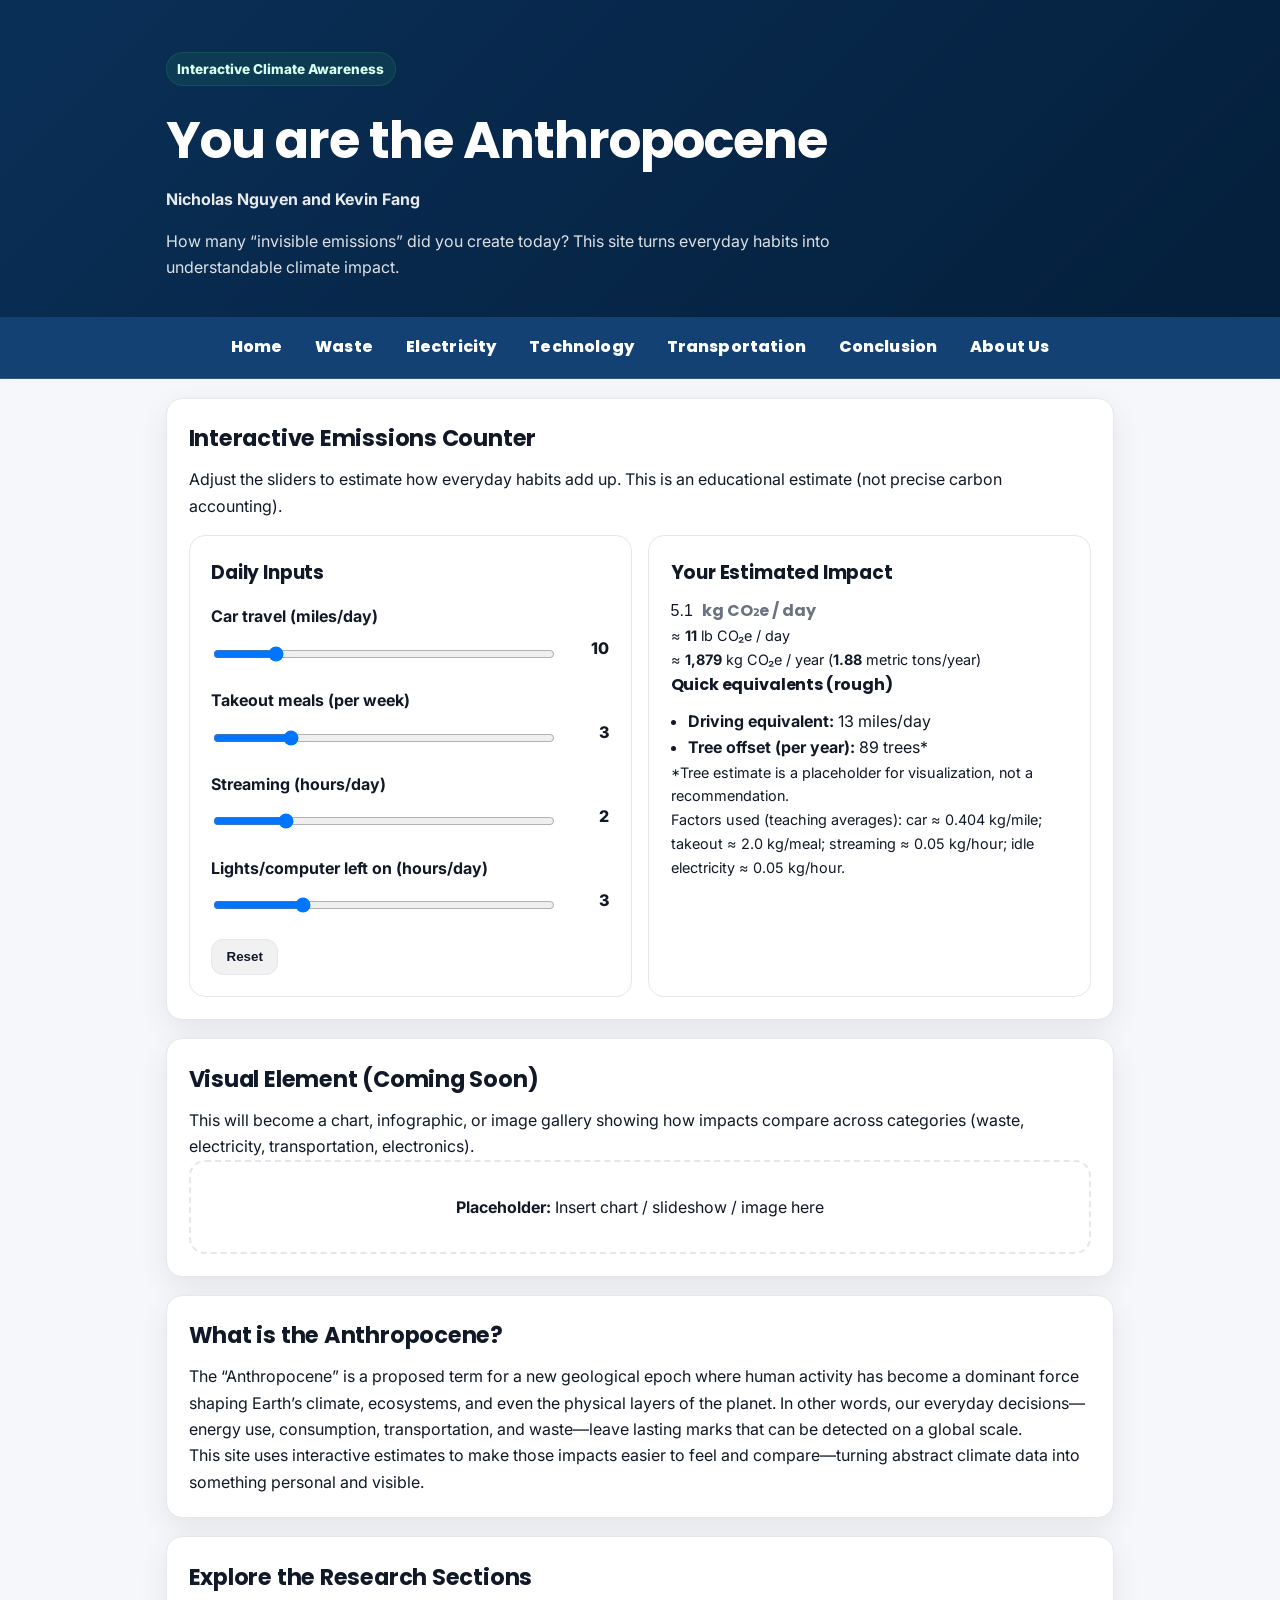
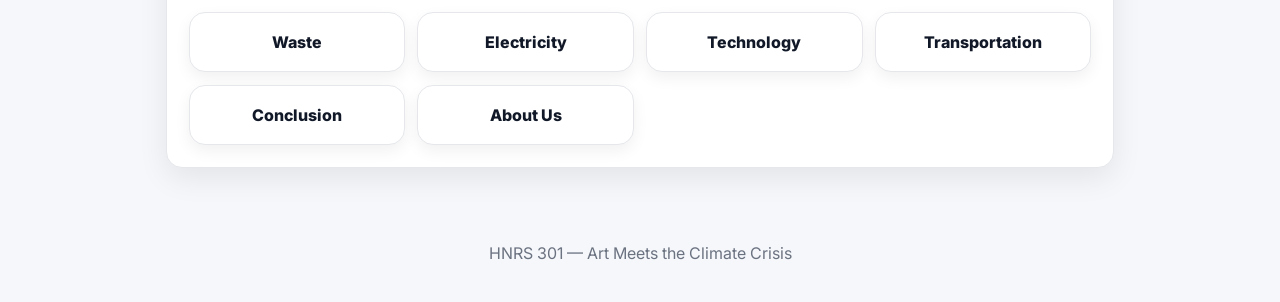
==== commit f3b5badd: "edited index.html" ====
--- a/index.html
+++ b/index.html
@@ -143,13 +143,12 @@
     <section class="card">
       <h2>Explore the Research Sections</h2>
       <div class="linkGrid">
-        <a class="linkCard" href="pages/abstract.html">Abstract</a>
-        <a class="linkCard" href="pages/introduction.html">Introduction</a>
-        <a class="linkCard" href="pages/methodology.html">Methodology</a>
-        <a class="linkCard" href="pages/results.html">Results</a>
-        <a class="linkCard" href="pages/discussion.html">Discussion</a>
+        <a class="linkCard" href="pages/waste.html">Waste</a>
+        <a class="linkCard" href="pages/electricity.html">Electricity</a>
+        <a class="linkCard" href="pages/technology.html">Technology</a>
+        <a class="linkCard" href="pages/transportation.html">Transportation</a>
         <a class="linkCard" href="pages/conclusion.html">Conclusion</a>
-        <a class="linkCard" href="pages/references.html">References</a>
+        <a class="linkCard" href="pages/aboutus.html">About Us</a>
       </div>
     </section>
 
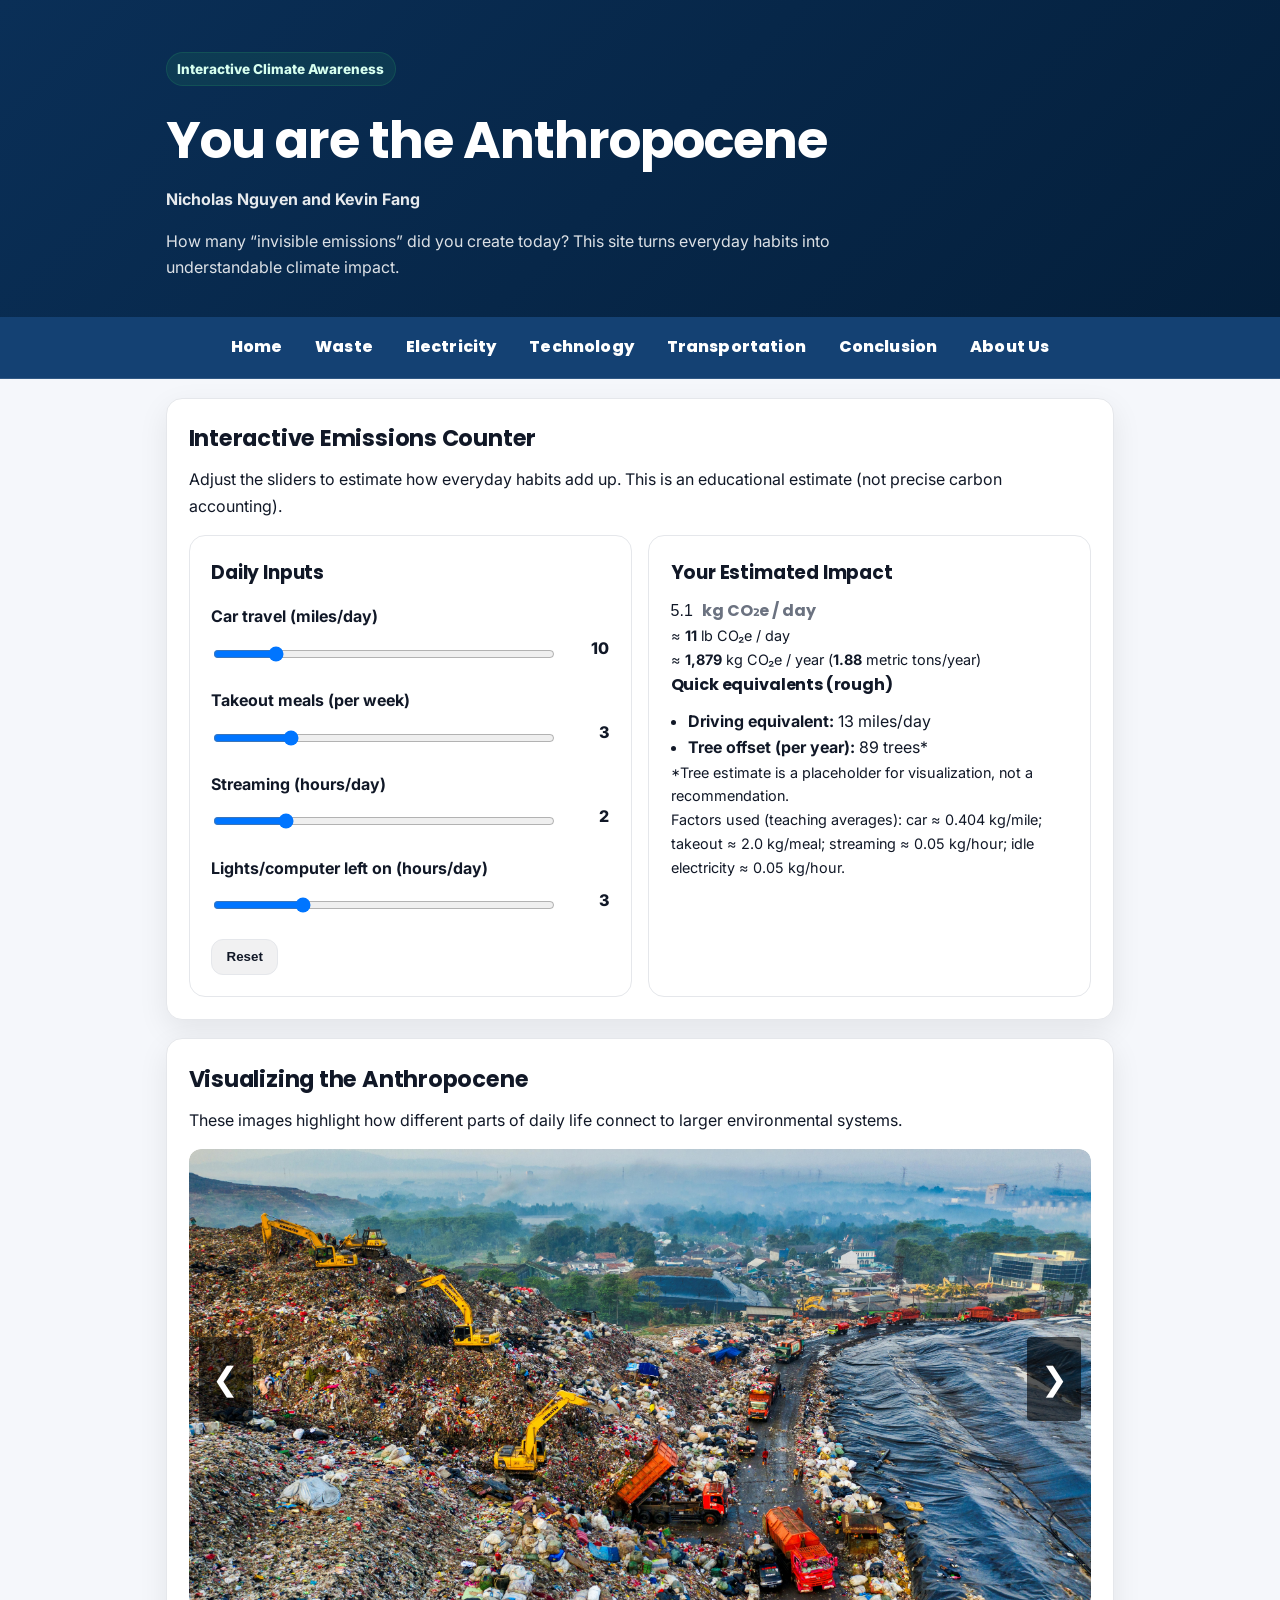
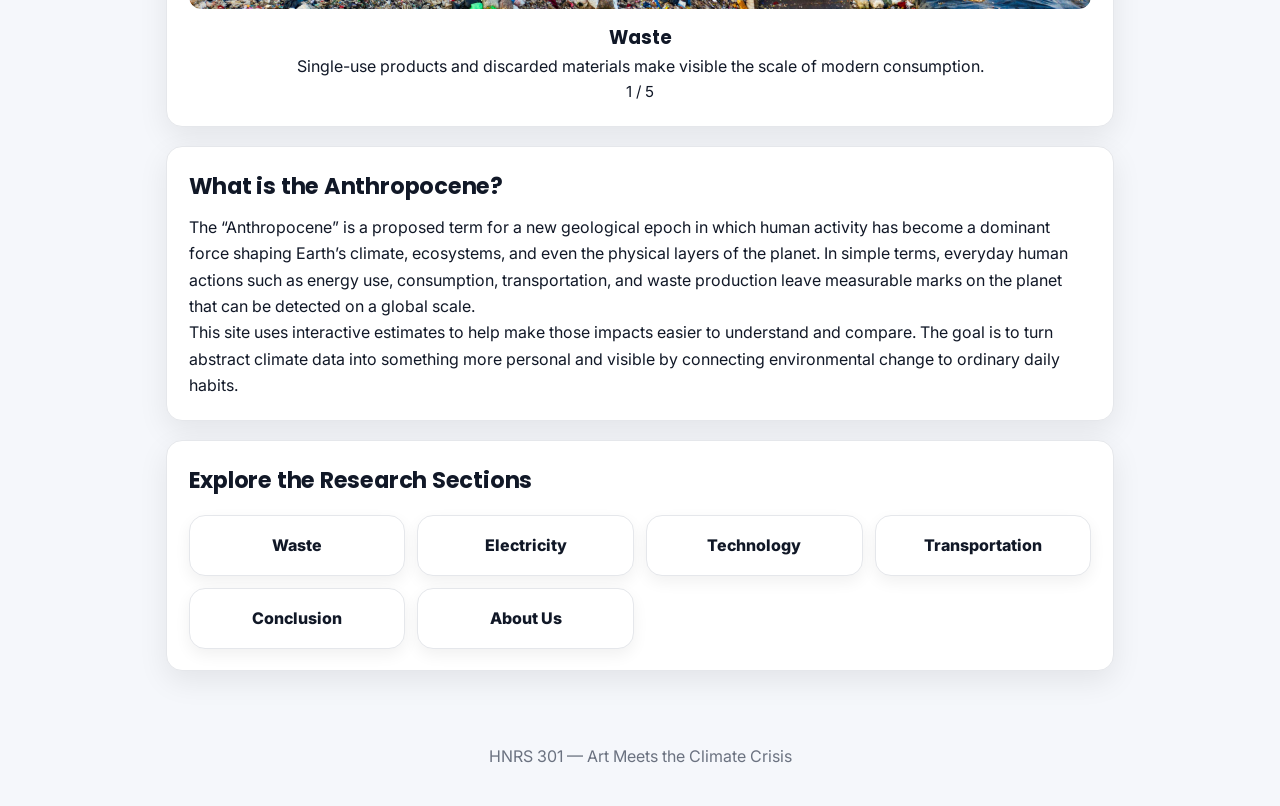
==== commit 9095bf32: "Completed website pages" ====
--- a/index.html
+++ b/index.html
@@ -6,6 +6,89 @@
   <meta name="viewport" content="width=device-width, initial-scale=1.0" />
   <link href="https://fonts.googleapis.com/css2?family=Inter:wght@400;600;700&family=Poppins:wght@500;700&display=swap" rel="stylesheet">
   <link rel="stylesheet" href="style.css" />
+    <style>
+      .homepage-slideshow-wrap{
+        text-align: center;
+      }
+
+      .homepage-slideshow-frame{
+        position: relative;
+        width: 100%;
+        max-width: 950px;
+        height: 460px;
+        margin: 1rem auto 0;
+        overflow: hidden;
+        border-radius: 12px;
+      }
+
+      .homepage-slide-img{
+        width: 100%;
+        height: 100%;
+        object-fit: cover;
+        display: block;
+        border-radius: 12px;
+      }
+
+      .homepage-slide-title,
+      .homepage-slide-text,
+      .homepage-slide-counter{
+        width: 100%;
+        max-width: 950px;
+        margin-left: auto;
+        margin-right: auto;
+        text-align: center;
+      }
+
+      .homepage-slide-title{
+        margin-top: .85rem;
+        font-family: 'Poppins', sans-serif;
+        font-size: 1.15rem;
+        font-weight: 700;
+      }
+
+      .homepage-slide-text{
+        margin-top: .35rem;
+      }
+
+      .homepage-slide-counter{
+        margin-top: .45rem;
+        font-size: .95rem;
+      }
+
+      .homepage-arrow{
+        position: absolute;
+        top: 50%;
+        transform: translateY(-50%);
+        font-size: 2rem;
+        background: rgba(0,0,0,0.6);
+        color: white;
+        border: none;
+        padding: .5rem .8rem;
+        cursor: pointer;
+        border-radius: 4px;
+        z-index: 20;
+        min-width: 54px;
+        min-height: 84px;
+      }
+
+      .homepage-arrow.left{
+        left: 10px;
+      }
+
+      .homepage-arrow.right{
+        right: 10px;
+      }
+
+      .homepage-arrow:hover{
+        background: rgba(0,0,0,0.85);
+      }
+
+      @media (max-width: 700px){
+        .homepage-slideshow-frame{
+          height: 300px;
+        }
+      }
+    </style>
 </head>
 
 <body>
@@ -22,7 +105,7 @@
 
   <nav class="topnav">
     <div class="container nav-inner">
-      <a href="pages/index.html">Home</a>
+      <a href="index.html">Home</a>
       <a href="pages/waste.html">Waste</a>
       <a href="pages/electricity.html">Electricity</a>
       <a href="pages/technology.html">Technology</a>
@@ -34,7 +117,6 @@
 
   <main class="container">
 
-    <!-- INTERACTIVE EMISSIONS COUNTER -->
     <section class="card" id="calculator">
       <h2>Interactive Emissions Counter</h2>
       <p class="muted">
@@ -115,31 +197,46 @@
       </div>
     </section>
 
-    <!-- VISUAL PLACEHOLDER -->
     <section class="card">
-      <h2>Visual Element (Coming Soon)</h2>
+      <h2>Visualizing the Anthropocene</h2>
       <p class="muted">
-        This will become a chart, infographic, or image gallery showing how impacts compare across categories (waste, electricity, transportation, electronics).
+        These images highlight how different parts of daily life connect to larger environmental systems.
       </p>
-      <div class="placeholder">
-        <p><strong>Placeholder:</strong> Insert chart / slideshow / image here</p>
+
+      <div class="homepage-slideshow-wrap">
+        <div class="homepage-slideshow-frame">
+          <button class="homepage-arrow left" id="homePrevBtn">&#10094;</button>
+
+          <img
+            id="homeSlideImg"
+            src="images/homepage_waste.png"
+            alt="Waste and the Anthropocene"
+            class="homepage-slide-img"
+          />
+
+          <button class="homepage-arrow right" id="homeNextBtn">&#10095;</button>
+        </div>
+
+        <div class="homepage-slide-title" id="homeSlideTitle">Waste</div>
+        <p class="muted homepage-slide-text" id="homeSlideText">
+          Single-use products and discarded materials make visible the scale of modern consumption.
+        </p>
+        <p class="muted homepage-slide-counter">
+          <span id="homeSlideIndex">1</span> / <span id="homeSlideTotal">5</span>
+        </p>
       </div>
     </section>
 
-    <!-- WHAT IS THE ANTHROPOCENE -->
     <section class="card">
       <h2>What is the Anthropocene?</h2>
       <p>
-        The “Anthropocene” is a proposed term for a new geological epoch where human activity has become a dominant force shaping Earth’s climate, ecosystems,
-        and even the physical layers of the planet. In other words, our everyday decisions—energy use, consumption, transportation, and waste—leave lasting marks
-        that can be detected on a global scale.
+        The “Anthropocene” is a proposed term for a new geological epoch in which human activity has become a dominant force shaping Earth’s climate, ecosystems, and even the physical layers of the planet. In simple terms, everyday human actions such as energy use, consumption, transportation, and waste production leave measurable marks on the planet that can be detected on a global scale.
       </p>
       <p class="muted">
-        This site uses interactive estimates to make those impacts easier to feel and compare—turning abstract climate data into something personal and visible.
+        This site uses interactive estimates to help make those impacts easier to understand and compare. The goal is to turn abstract climate data into something more personal and visible by connecting environmental change to ordinary daily habits.
       </p>
     </section>
 
-    <!-- EXPLORE RESEARCH SECTIONS -->
     <section class="card">
       <h2>Explore the Research Sections</h2>
       <div class="linkGrid">
@@ -194,42 +291,34 @@
       const stream = Number(els.stream.value);
       const idle = Number(els.idle.value);
 
-      // display slider values
       els.milesVal.textContent = miles;
       els.takeoutVal.textContent = takeoutWeek;
       els.streamVal.textContent = stream;
       els.idleVal.textContent = idle;
 
-      // weekly takeout -> per day
       const takeoutPerDay = takeoutWeek / 7;
 
-      // daily total in kg CO2e
       const totalKgDay =
         miles * FACTORS.carKgPerMile +
         takeoutPerDay * FACTORS.takeoutKgPerMeal +
         stream * FACTORS.streamKgPerHour +
         idle * FACTORS.idleKgPerHour;
 
-      // kg/day
       const kgDayRounded = Math.round(totalKgDay * 10) / 10;
       els.co2KgDay.textContent = kgDayRounded.toFixed(1);
 
-      // lb/day
       const lbDay = totalKgDay * KG_TO_LB;
       els.co2LbDay.textContent = Math.round(lbDay).toLocaleString();
 
-      // kg/year + metric tons/year
       const kgYear = totalKgDay * 365;
       els.co2KgYear.textContent = Math.round(kgYear).toLocaleString();
 
       const metricTonsYear = kgYear / 1000;
       els.co2TonsYear.textContent = metricTonsYear.toFixed(2);
 
-      // equivalents (rough visuals)
       const drivingEq = totalKgDay / FACTORS.carKgPerMile;
       els.eqMiles.textContent = Math.round(drivingEq).toLocaleString();
 
-      // tree offset (placeholder): 1 tree ~21 kg CO2/year (very rough)
       const trees = Math.round(kgYear / 21);
       els.eqTrees.textContent = clamp(trees, 0, 9999).toLocaleString();
     }
@@ -250,6 +339,67 @@
     });
 
     compute();
+
+    const homeSlides = [
+      {
+        title: "Waste",
+        text: "Single-use products and discarded materials make visible the scale of modern consumption.",
+        src: "images/homepage_waste.png"
+      },
+      {
+        title: "Electricity",
+        text: "Digital systems and energy infrastructure often appear invisible, even though they require massive physical resources.",
+        src: "images/homepage_electricity.png"
+      },
+      {
+        title: "Technology",
+        text: "Modern devices carry hidden costs through mining, manufacturing, labor, and electronic waste.",
+        src: "images/homepage_technology.png"
+      },
+      {
+        title: "Transportation",
+        text: "Cars, planes, and transit systems shape everyday movement while producing emissions on a much larger scale.",
+        src: "images/homepage_transportation.png"
+      },
+      {
+        title: "Planetary Scale",
+        text: "Earth at night reveals how deeply human activity now shapes the planet at a global scale.",
+        src: "images/homepage_earth_at_night.png"
+      }
+    ];
+
+    let currentHomeSlide = 0;
+
+    const homeSlideImg = document.getElementById('homeSlideImg');
+    const homeSlideTitle = document.getElementById('homeSlideTitle');
+    const homeSlideText = document.getElementById('homeSlideText');
+    const homeSlideIndex = document.getElementById('homeSlideIndex');
+    const homeSlideTotal = document.getElementById('homeSlideTotal');
+    const homePrevBtn = document.getElementById('homePrevBtn');
+    const homeNextBtn = document.getElementById('homeNextBtn');
+
+    homeSlideTotal.textContent = homeSlides.length;
+
+    function renderHomeSlide() {
+      const slide = homeSlides[currentHomeSlide];
+      homeSlideImg.src = slide.src;
+      homeSlideImg.alt = slide.title;
+      homeSlideTitle.textContent = slide.title;
+      homeSlideText.textContent = slide.text;
+      homeSlideIndex.textContent = currentHomeSlide + 1;
+    }
+
+    homePrevBtn.addEventListener('click', () => {
+      currentHomeSlide = (currentHomeSlide - 1 + homeSlides.length) % homeSlides.length;
+      renderHomeSlide();
+    });
+
+    homeNextBtn.addEventListener('click', () => {
+      currentHomeSlide = (currentHomeSlide + 1) % homeSlides.length;
+      renderHomeSlide();
+    });
+
+    renderHomeSlide();
   </script>
 
   <footer class="footer">
--- a/style.css
+++ b/style.css
@@ -269,4 +269,205 @@
 @media (max-width: 900px){
   .grid2{ grid-template-columns: 1fr; }
   .linkGrid{ grid-template-columns: repeat(2, 1fr); }
+}
+
+.artwork-large{
+  width: 100%;
+  max-width: 900px;
+  display: block;
+  margin: 1rem auto;
+}
+
+.artwork-clickable{
+  cursor: zoom-in;
+  border-radius: 12px;
+}
+
+.art-modal{
+  display: none;
+  position: fixed;
+  inset: 0;
+  z-index: 9999;
+  background: rgba(0,0,0,.88);
+  align-items: center;
+  justify-content: center;
+  padding: 2rem;
+}
+
+.art-modal-content{
+  max-width: 95vw;
+  max-height: 90vh;
+  display: block;
+  margin: auto;
+  border-radius: 10px;
+  box-shadow: 0 10px 30px rgba(0,0,0,.35);
+}
+
+.art-modal-close{
+  position: absolute;
+  top: 18px;
+  right: 28px;
+  color: white;
+  font-size: 2.2rem;
+  font-weight: bold;
+  cursor: pointer;
+  line-height: 1;
+}
+
+.artwork-clickable:hover{
+  opacity: 0.95;
+}
+
+.art-modal-inner{
+  text-align:center;
+}
+
+.art-modal-caption{
+  color:white;
+  margin-top:1rem;
+  max-width:900px;
+  margin-left:auto;
+  margin-right:auto;
+  font-size:.95rem;
+  line-height:1.5;
+  font-style: italic;
+}
+
+.slideshow-container{
+  position: relative;
+  display: inline-block;
+}
+
+.slide-arrow{
+  position: absolute;
+  top: 50%;
+  transform: translateY(-50%);
+  font-size: 2rem;
+  background: rgba(0,0,0,0.6);
+  color: white;
+  border: none;
+  padding: .5rem .8rem;
+  cursor: pointer;
+  border-radius: 4px;
+  z-index: 20;
+}
+
+.slide-arrow.left{
+  left: 10px;
+}
+
+.slide-arrow.right{
+  right: 10px;
+}
+
+#chrisJordanSlide{
+  position: relative;
+  z-index: 1;
+}
+
+.slide-arrow:hover{
+  background: rgba(0,0,0,0.85);
+}
+
+.gillette-stage{
+  position: relative;
+  width: 100%;
+  max-width: 1200px;
+  height: 520px;
+  margin: 1rem auto 0;
+  overflow: hidden;
+  display: flex;
+  align-items: center;
+  justify-content: center;
+}
+
+.gillette-artwork{
+  max-width: 100%;
+  max-height: 100%;
+  width: auto;
+  height: auto;
+  display: block;
+  position: relative;
+  z-index: 1;
+}
+
+.homepage-slideshow-wrap{
+  text-align: center;
+}
+
+.homepage-slideshow-frame{
+  position: relative;
+  width: 100%;
+  max-width: 950px;
+  height: 460px;
+  margin: 1rem auto 0;
+  overflow: hidden;
+  display: flex;
+  align-items: center;
+  justify-content: center;
+}
+
+.homepage-slide-img{
+  max-width: 100%;
+  max-height: 100%;
+  width: auto;
+  height: auto;
+  display: block;
+  border-radius: 12px;
+}
+
+.homepage-slide-title,
+.homepage-slide-text,
+.homepage-slide-counter{
+  text-align: center;
+}
+
+.homepage-slide-title{
+  margin-top: .85rem;
+  font-family: 'Poppins', sans-serif;
+  font-size: 1.15rem;
+}
+
+.homepage-slide-text{
+  max-width: 760px;
+  margin: .35rem auto 0;
+}
+
+.homepage-slide-counter{
+  margin-top: .45rem;
+  font-size: .95rem;
+}
+
+.homepage-arrow{
+  position: absolute;
+  top: 50%;
+  transform: translateY(-50%);
+  font-size: 2rem;
+  background: rgba(0,0,0,0.6);
+  color: white;
+  border: none;
+  padding: .5rem .8rem;
+  cursor: pointer;
+  border-radius: 4px;
+  z-index: 20;
+  min-width: 54px;
+  min-height: 84px;
+}
+
+.homepage-arrow.left{
+  left: 10px;
+}
+
+.homepage-arrow.right{
+  right: 10px;
+}
+
+.homepage-arrow:hover{
+  background: rgba(0,0,0,0.85);
+}
+
+@media (max-width: 700px){
+  .homepage-slideshow-frame{
+    height: 300px;
+  }
 }
